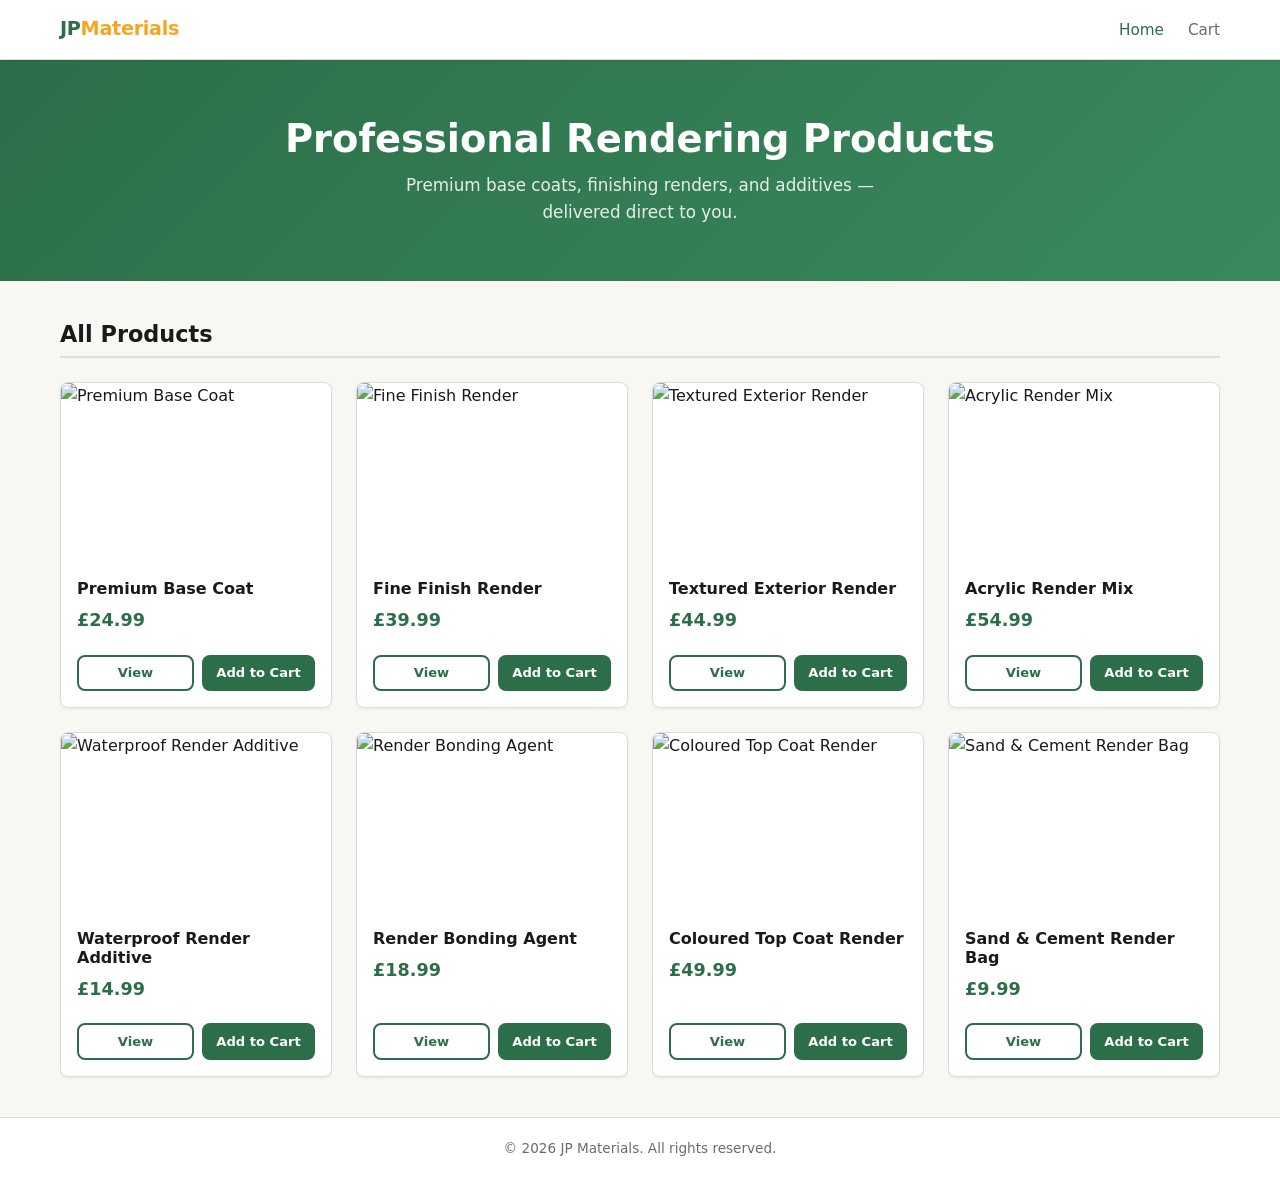
==== index.html @ 4ec6a279 "feat: add index, product, and cart HTML pages" ====
<!DOCTYPE html>
<html lang="en">
<head>
  <meta charset="UTF-8" />
  <meta name="viewport" content="width=device-width, initial-scale=1.0" />
  <title>JP Materials — Rendering Products</title>
  <link rel="stylesheet" href="style.css" />
</head>
<body>

  <!-- =====================================================================
       NAVBAR
       ===================================================================== -->
  <nav class="navbar">
    <div class="container">
      <a href="index.html" class="nav-brand">JP<span>Materials</span></a>
      <ul class="nav-links">
        <li><a href="index.html" class="active">Home</a></li>
        <li>
          <a href="cart.html" class="nav-cart-link">
            Cart
            <span class="cart-badge">0</span>
          </a>
        </li>
      </ul>
    </div>
  </nav>

  <!-- =====================================================================
       HERO
       ===================================================================== -->
  <section class="hero">
    <h1>Professional Rendering Products</h1>
    <p>Premium base coats, finishing renders, and additives — delivered direct to you.</p>
  </section>

  <!-- =====================================================================
       PRODUCT LISTING
       ===================================================================== -->
  <main>
    <div class="container">
      <h2 class="section-title">All Products</h2>
      <!-- Product cards are injected here by renderProductGrid() -->
      <div class="product-grid" id="product-grid"></div>
    </div>
  </main>

  <!-- =====================================================================
       FOOTER
       ===================================================================== -->
  <footer>
    <p>&copy; 2026 JP Materials. All rights reserved.</p>
  </footer>

  <script src="script.js"></script>
  <script>
    // -------------------------------------------------------------------------
    // Render the product grid on page load
    // -------------------------------------------------------------------------
    document.addEventListener("DOMContentLoaded", () => {
      renderProductGrid();
    });

    /**
     * Builds and injects a product card for every product in the products array.
     */
    function renderProductGrid() {
      const grid = document.getElementById("product-grid");

      products.forEach((product) => {
        const card = createProductCard(product);
        grid.appendChild(card);
      });
    }

    /**
     * Creates a single product card DOM element.
     * @param {Object} product - A product object from the products array
     * @returns {HTMLElement}
     */
    function createProductCard(product) {
      const card = document.createElement("div");
      card.className = "product-card";

      card.innerHTML = `
        <img
          class="product-card__image"
          src="${product.image}"
          alt="${product.name}"
          loading="lazy"
        />
        <div class="product-card__body">
          <h3 class="product-card__name">${product.name}</h3>
          <p class="product-card__price">£${product.price.toFixed(2)}</p>
          <div class="product-card__actions">
            <a href="product.html?id=${product.id}" class="btn btn-secondary btn-sm">View</a>
            <button
              class="btn btn-primary btn-sm"
              data-id="${product.id}"
              onclick="handleAddToCart(this, ${product.id})"
            >
              Add to Cart
            </button>
          </div>
        </div>
      `;

      return card;
    }

    /**
     * Adds the product to the cart and briefly shows "Added!" feedback on the button.
     * @param {HTMLButtonElement} btn - The clicked button element
     * @param {number} productId - The ID of the product to add
     */
    function handleAddToCart(btn, productId) {
      addToCart(productId, 1);

      // Visual feedback — revert after 1.5s
      btn.textContent = "Added!";
      btn.classList.add("btn-added");
      btn.disabled = true;

      setTimeout(() => {
        btn.textContent = "Add to Cart";
        btn.classList.remove("btn-added");
        btn.disabled = false;
      }, 1500);
    }
  </script>

</body>
</html>
---- style.css ----
/* =============================================================================
   CSS CUSTOM PROPERTIES — brand colours, spacing, typography
   ============================================================================= */

:root {
  --color-primary:     #2c6e49;   /* deep green — brand primary */
  --color-primary-hover: #1e4d34;
  --color-accent:      #f4a623;   /* warm amber — accent / highlight */
  --color-danger:      #c0392b;   /* red — remove / destructive */
  --color-danger-hover:#96281b;
  --color-bg:          #f8f7f4;   /* off-white page background */
  --color-surface:     #ffffff;   /* card / panel background */
  --color-border:      #e0ddd8;   /* subtle borders */
  --color-text:        #1a1a1a;   /* primary text */
  --color-text-muted:  #6b6b6b;   /* secondary / placeholder text */

  --radius:            8px;
  --shadow-sm:         0 1px 3px rgba(0,0,0,.08);
  --shadow-md:         0 4px 12px rgba(0,0,0,.10);

  --font-body:         'Segoe UI', system-ui, -apple-system, sans-serif;
  --max-width:         1200px;
  --nav-height:        60px;
}

/* =============================================================================
   RESET & BASE
   ============================================================================= */

*, *::before, *::after {
  box-sizing: border-box;
  margin: 0;
  padding: 0;
}

html {
  scroll-behavior: smooth;
}

body {
  font-family: var(--font-body);
  background-color: var(--color-bg);
  color: var(--color-text);
  font-size: 16px;
  line-height: 1.6;
  min-height: 100vh;
  display: flex;
  flex-direction: column;
}

img {
  display: block;
  max-width: 100%;
}

a {
  color: inherit;
  text-decoration: none;
}

ul {
  list-style: none;
}

/* =============================================================================
   TYPOGRAPHY
   ============================================================================= */

h1, h2, h3, h4 {
  line-height: 1.2;
  font-weight: 700;
}

h1 { font-size: clamp(1.6rem, 4vw, 2.4rem); }
h2 { font-size: clamp(1.3rem, 3vw, 1.8rem); }
h3 { font-size: 1.1rem; }

/* =============================================================================
   LAYOUT HELPERS
   ============================================================================= */

.container {
  width: 100%;
  max-width: var(--max-width);
  margin-inline: auto;
  padding-inline: 1.25rem;
}

main {
  flex: 1;
  padding-block: 2.5rem;
}

/* =============================================================================
   NAVBAR
   ============================================================================= */

.navbar {
  background-color: var(--color-surface);
  border-bottom: 1px solid var(--color-border);
  height: var(--nav-height);
  position: sticky;
  top: 0;
  z-index: 100;
  box-shadow: var(--shadow-sm);
}

.navbar .container {
  height: 100%;
  display: flex;
  align-items: center;
  justify-content: space-between;
}

/* Brand / logo */
.nav-brand {
  font-size: 1.2rem;
  font-weight: 700;
  color: var(--color-primary);
  letter-spacing: -0.3px;
}

.nav-brand span {
  color: var(--color-accent);
}

/* Nav links */
.nav-links {
  display: flex;
  align-items: center;
  gap: 1.5rem;
}

.nav-links a {
  font-size: 0.95rem;
  font-weight: 500;
  color: var(--color-text-muted);
  transition: color 0.2s;
}

.nav-links a:hover,
.nav-links a.active {
  color: var(--color-primary);
}

/* Cart link with badge */
.nav-cart-link {
  position: relative;
  display: inline-flex;
  align-items: center;
  gap: 0.35rem;
}

.cart-badge {
  display: none; /* shown via JS when count > 0 */
  align-items: center;
  justify-content: center;
  background-color: var(--color-accent);
  color: #fff;
  font-size: 0.7rem;
  font-weight: 700;
  min-width: 18px;
  height: 18px;
  border-radius: 999px;
  padding-inline: 4px;
  line-height: 1;
}

/* =============================================================================
   BUTTONS
   ============================================================================= */

.btn {
  display: inline-flex;
  align-items: center;
  justify-content: center;
  gap: 0.4rem;
  padding: 0.55rem 1.2rem;
  border: none;
  border-radius: var(--radius);
  font-family: var(--font-body);
  font-size: 0.9rem;
  font-weight: 600;
  cursor: pointer;
  transition: background-color 0.2s, transform 0.1s;
  white-space: nowrap;
}

.btn:active {
  transform: scale(0.97);
}

.btn-primary {
  background-color: var(--color-primary);
  color: #fff;
}

.btn-primary:hover {
  background-color: var(--color-primary-hover);
}

.btn-secondary {
  background-color: transparent;
  color: var(--color-primary);
  border: 2px solid var(--color-primary);
}

.btn-secondary:hover {
  background-color: var(--color-primary);
  color: #fff;
}

.btn-danger {
  background-color: var(--color-danger);
  color: #fff;
}

.btn-danger:hover {
  background-color: var(--color-danger-hover);
}

.btn-sm {
  padding: 0.35rem 0.75rem;
  font-size: 0.82rem;
}

.btn-full {
  width: 100%;
}

/* =============================================================================
   HERO SECTION (index.html)
   ============================================================================= */

.hero {
  background: linear-gradient(135deg, var(--color-primary) 0%, #3a8a5e 100%);
  color: #fff;
  padding: 3.5rem 1.25rem;
  text-align: center;
}

.hero h1 {
  margin-bottom: 0.6rem;
}

.hero p {
  font-size: 1.05rem;
  opacity: 0.88;
  max-width: 520px;
  margin-inline: auto;
}

/* =============================================================================
   PRODUCT GRID (index.html)
   ============================================================================= */

.section-title {
  font-size: 1.4rem;
  margin-bottom: 1.5rem;
  padding-bottom: 0.5rem;
  border-bottom: 2px solid var(--color-border);
}

.product-grid {
  display: grid;
  grid-template-columns: repeat(auto-fill, minmax(240px, 1fr));
  gap: 1.5rem;
}

/* Product card */
.product-card {
  background: var(--color-surface);
  border: 1px solid var(--color-border);
  border-radius: var(--radius);
  overflow: hidden;
  box-shadow: var(--shadow-sm);
  display: flex;
  flex-direction: column;
  transition: box-shadow 0.2s, transform 0.2s;
}

.product-card:hover {
  box-shadow: var(--shadow-md);
  transform: translateY(-2px);
}

.product-card__image {
  width: 100%;
  aspect-ratio: 3 / 2;
  object-fit: cover;
}

.product-card__body {
  padding: 1rem;
  display: flex;
  flex-direction: column;
  flex: 1;
  gap: 0.5rem;
}

.product-card__name {
  font-size: 1rem;
  font-weight: 600;
}

.product-card__price {
  font-size: 1.1rem;
  font-weight: 700;
  color: var(--color-primary);
}

.product-card__actions {
  display: flex;
  gap: 0.5rem;
  margin-top: auto;
  padding-top: 0.75rem;
}

.product-card__actions .btn {
  flex: 1;
}

/* "Added!" feedback state */
.btn-added {
  background-color: var(--color-accent) !important;
  color: #fff !important;
}

/* =============================================================================
   PRODUCT DETAIL PAGE (product.html)
   ============================================================================= */

.product-detail {
  display: grid;
  grid-template-columns: 1fr 1fr;
  gap: 2.5rem;
  align-items: start;
}

.product-detail__image {
  width: 100%;
  border-radius: var(--radius);
  box-shadow: var(--shadow-md);
  aspect-ratio: 4 / 3;
  object-fit: cover;
}

.product-detail__info {
  display: flex;
  flex-direction: column;
  gap: 1rem;
}

.product-detail__name {
  font-size: clamp(1.4rem, 3vw, 2rem);
}

.product-detail__price {
  font-size: 1.6rem;
  font-weight: 700;
  color: var(--color-primary);
}

.product-detail__description {
  color: var(--color-text-muted);
  line-height: 1.7;
}

.stock-label {
  font-size: 0.88rem;
  font-weight: 600;
  padding: 0.25rem 0.6rem;
  border-radius: 999px;
  display: inline-block;
}

.stock-label.in-stock {
  background-color: #d4edda;
  color: #155724;
}

.stock-label.low-stock {
  background-color: #fff3cd;
  color: #856404;
}

.stock-label.out-of-stock {
  background-color: #f8d7da;
  color: #721c24;
}

/* Quantity selector */
.quantity-selector {
  display: flex;
  align-items: center;
  gap: 0;
  border: 1px solid var(--color-border);
  border-radius: var(--radius);
  overflow: hidden;
  width: fit-content;
}

.quantity-selector button {
  background: var(--color-bg);
  border: none;
  padding: 0.5rem 0.85rem;
  font-size: 1.1rem;
  cursor: pointer;
  font-weight: 700;
  color: var(--color-text);
  transition: background-color 0.15s;
}

.quantity-selector button:hover {
  background-color: var(--color-border);
}

.quantity-selector input {
  width: 52px;
  text-align: center;
  border: none;
  border-left: 1px solid var(--color-border);
  border-right: 1px solid var(--color-border);
  font-size: 1rem;
  font-family: var(--font-body);
  padding: 0.5rem 0;
  background: #fff;
  -moz-appearance: textfield;
}

.quantity-selector input::-webkit-inner-spin-button,
.quantity-selector input::-webkit-outer-spin-button {
  -webkit-appearance: none;
}

.back-link {
  display: inline-flex;
  align-items: center;
  gap: 0.3rem;
  color: var(--color-text-muted);
  font-size: 0.9rem;
  margin-bottom: 1.5rem;
  transition: color 0.2s;
}

.back-link:hover {
  color: var(--color-primary);
}

/* =============================================================================
   CART PAGE (cart.html)
   ============================================================================= */

.cart-layout {
  display: grid;
  grid-template-columns: 1fr 320px;
  gap: 2rem;
  align-items: start;
}

/* Cart items list */
.cart-items {
  display: flex;
  flex-direction: column;
  gap: 1rem;
}

.cart-item {
  background: var(--color-surface);
  border: 1px solid var(--color-border);
  border-radius: var(--radius);
  padding: 1rem 1.25rem;
  display: flex;
  align-items: center;
  gap: 1rem;
  box-shadow: var(--shadow-sm);
}

.cart-item__image {
  width: 72px;
  height: 72px;
  object-fit: cover;
  border-radius: calc(var(--radius) - 2px);
  flex-shrink: 0;
}

.cart-item__details {
  flex: 1;
  min-width: 0;
}

.cart-item__name {
  font-weight: 600;
  font-size: 0.95rem;
  white-space: nowrap;
  overflow: hidden;
  text-overflow: ellipsis;
}

.cart-item__unit-price {
  font-size: 0.85rem;
  color: var(--color-text-muted);
  margin-top: 0.15rem;
}

.cart-item__controls {
  display: flex;
  align-items: center;
  gap: 1rem;
  flex-shrink: 0;
}

.cart-item__line-total {
  font-weight: 700;
  font-size: 1rem;
  min-width: 64px;
  text-align: right;
  color: var(--color-primary);
}

/* Order summary panel */
.order-summary {
  background: var(--color-surface);
  border: 1px solid var(--color-border);
  border-radius: var(--radius);
  padding: 1.5rem;
  box-shadow: var(--shadow-sm);
  position: sticky;
  top: calc(var(--nav-height) + 1.5rem);
}

.order-summary h2 {
  font-size: 1.1rem;
  margin-bottom: 1.25rem;
  padding-bottom: 0.75rem;
  border-bottom: 1px solid var(--color-border);
}

.summary-row {
  display: flex;
  justify-content: space-between;
  font-size: 0.95rem;
  padding-block: 0.35rem;
  color: var(--color-text-muted);
}

.summary-row.total {
  font-size: 1.15rem;
  font-weight: 700;
  color: var(--color-text);
  margin-top: 0.75rem;
  padding-top: 0.75rem;
  border-top: 2px solid var(--color-border);
}

.order-summary .btn {
  margin-top: 1.25rem;
}

/* =============================================================================
   EMPTY STATES
   ============================================================================= */

.empty-state {
  text-align: center;
  padding: 4rem 1rem;
  color: var(--color-text-muted);
}

.empty-state .empty-icon {
  font-size: 3.5rem;
  margin-bottom: 1rem;
  display: block;
}

.empty-state h2 {
  font-size: 1.3rem;
  margin-bottom: 0.5rem;
  color: var(--color-text);
}

.empty-state p {
  margin-bottom: 1.5rem;
  font-size: 0.95rem;
}

/* =============================================================================
   CONFIRMATION / TOAST MESSAGE
   ============================================================================= */

.confirmation-banner {
  background-color: #d4edda;
  color: #155724;
  border: 1px solid #c3e6cb;
  border-radius: var(--radius);
  padding: 1.25rem 1.5rem;
  text-align: center;
  font-weight: 600;
  font-size: 1rem;
  margin-bottom: 1.5rem;
  display: none; /* toggled via JS */
}

.confirmation-banner.visible {
  display: block;
}

/* =============================================================================
   FOOTER
   ============================================================================= */

footer {
  background-color: var(--color-surface);
  border-top: 1px solid var(--color-border);
  text-align: center;
  padding: 1.25rem;
  font-size: 0.85rem;
  color: var(--color-text-muted);
}

/* =============================================================================
   RESPONSIVE — mobile (<= 768px)
   ============================================================================= */

@media (max-width: 768px) {

  /* Stack product detail vertically */
  .product-detail {
    grid-template-columns: 1fr;
  }

  /* Stack cart layout vertically */
  .cart-layout {
    grid-template-columns: 1fr;
  }

  .order-summary {
    position: static;
  }

  /* Simplify cart item on small screens */
  .cart-item {
    flex-wrap: wrap;
  }

  .cart-item__controls {
    width: 100%;
    justify-content: space-between;
  }

  /* Tighten product grid */
  .product-grid {
    grid-template-columns: repeat(auto-fill, minmax(160px, 1fr));
    gap: 1rem;
  }

  /* Hero padding */
  .hero {
    padding: 2.5rem 1rem;
  }
}

@media (max-width: 480px) {
  .product-card__actions {
    flex-direction: column;
  }

  .nav-links {
    gap: 1rem;
  }
}
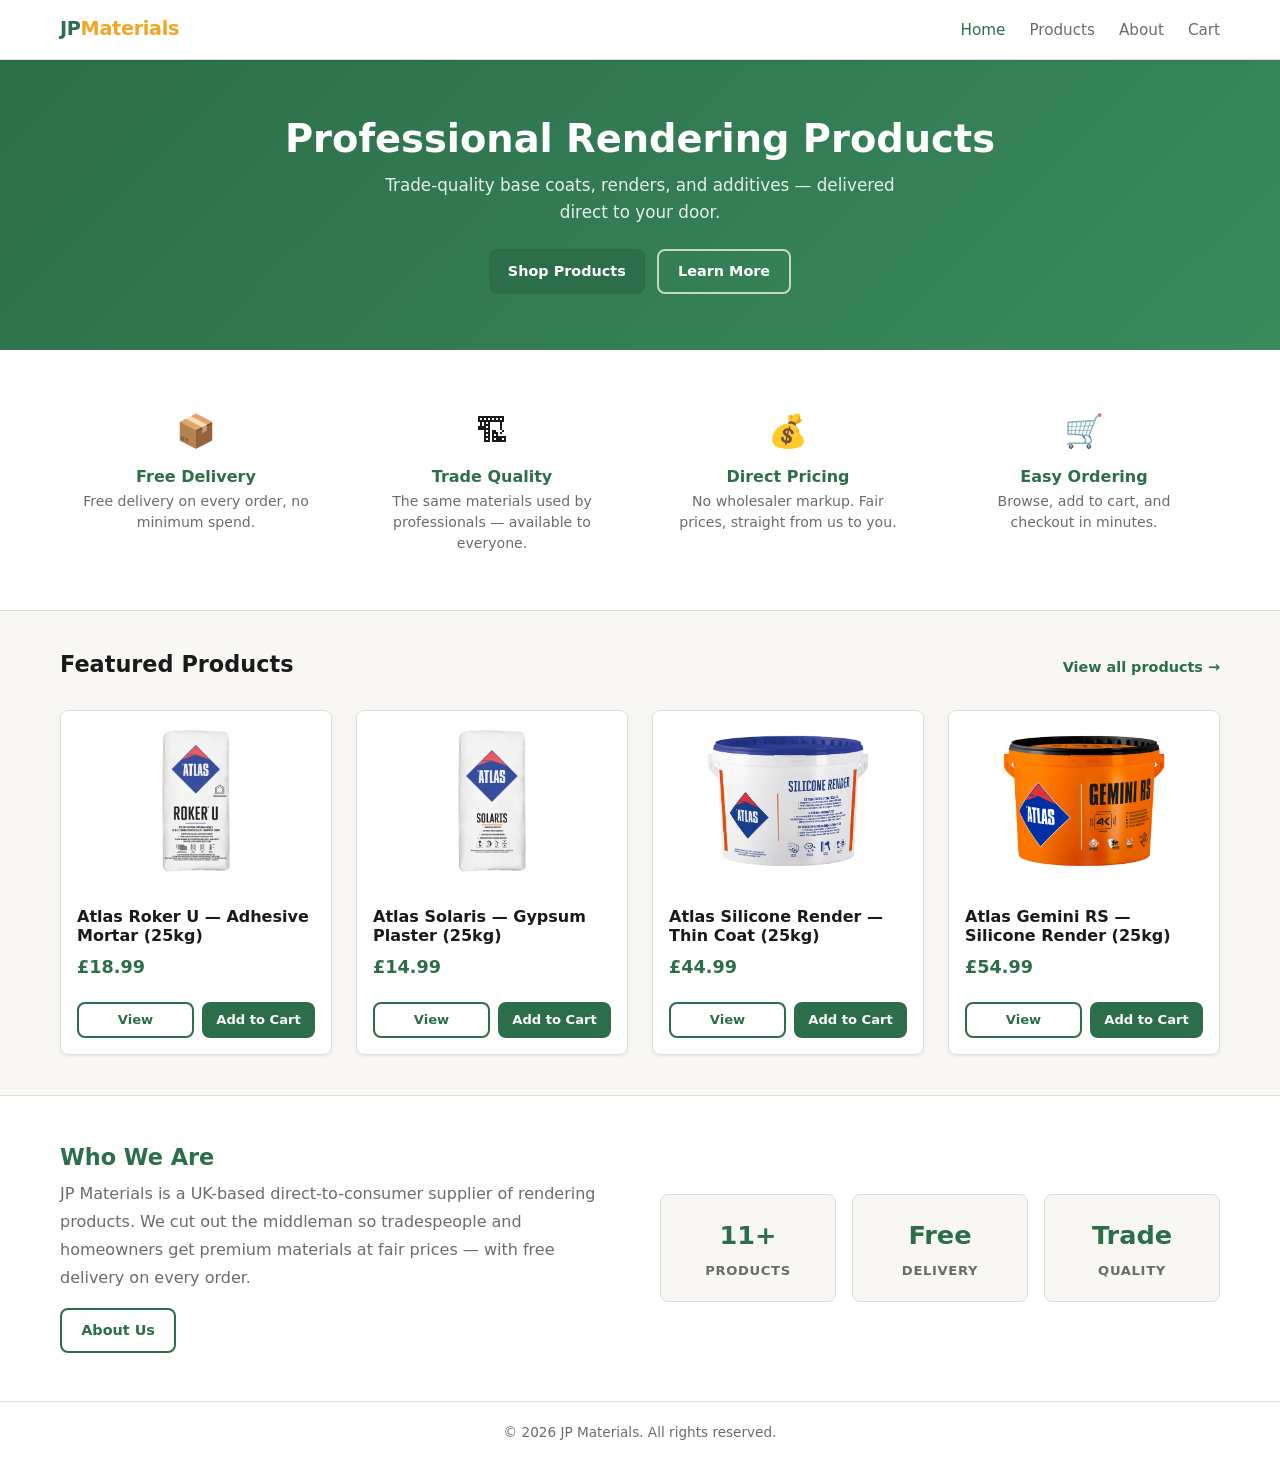
==== commit 510f6d39: "feat: add real products, images, about/home pages and nav restructure" ====
--- a/index.html
+++ b/index.html
@@ -16,6 +16,8 @@
       <a href="index.html" class="nav-brand">JP<span>Materials</span></a>
       <ul class="nav-links">
         <li><a href="index.html" class="active">Home</a></li>
+        <li><a href="products.html">Products</a></li>
+        <li><a href="about.html">About</a></li>
         <li>
           <a href="cart.html" class="nav-cart-link">
             Cart
@@ -31,19 +33,85 @@
        ===================================================================== -->
   <section class="hero">
     <h1>Professional Rendering Products</h1>
-    <p>Premium base coats, finishing renders, and additives — delivered direct to you.</p>
+    <p>Trade-quality base coats, renders, and additives — delivered direct to your door.</p>
+    <div class="hero-actions">
+      <a href="products.html" class="btn btn-primary">Shop Products</a>
+      <a href="about.html" class="btn btn-secondary" style="background:transparent; border-color:rgba(255,255,255,0.7); color:#fff;">Learn More</a>
+    </div>
   </section>
 
   <!-- =====================================================================
-       PRODUCT LISTING
+       BENEFITS STRIP
        ===================================================================== -->
-  <main>
+  <section class="benefits-strip">
+    <div class="container benefits-grid">
+      <div class="benefit-card">
+        <span class="benefit-icon">&#128230;</span>
+        <h3>Free Delivery</h3>
+        <p>Free delivery on every order, no minimum spend.</p>
+      </div>
+      <div class="benefit-card">
+        <span class="benefit-icon">&#127959;</span>
+        <h3>Trade Quality</h3>
+        <p>The same materials used by professionals — available to everyone.</p>
+      </div>
+      <div class="benefit-card">
+        <span class="benefit-icon">&#128176;</span>
+        <h3>Direct Pricing</h3>
+        <p>No wholesaler markup. Fair prices, straight from us to you.</p>
+      </div>
+      <div class="benefit-card">
+        <span class="benefit-icon">&#128722;</span>
+        <h3>Easy Ordering</h3>
+        <p>Browse, add to cart, and checkout in minutes.</p>
+      </div>
+    </div>
+  </section>
+
+  <!-- =====================================================================
+       FEATURED PRODUCTS
+       ===================================================================== -->
+  <section class="featured-section">
     <div class="container">
-      <h2 class="section-title">All Products</h2>
-      <!-- Product cards are injected here by renderProductGrid() -->
-      <div class="product-grid" id="product-grid"></div>
+      <div class="featured-header">
+        <h2 class="section-title" style="border:none; margin:0;">Featured Products</h2>
+        <a href="products.html" class="featured-view-all">View all products &rarr;</a>
+      </div>
+      <!-- 4 featured cards injected by JS -->
+      <div class="product-grid" id="featured-grid"></div>
     </div>
-  </main>
+  </section>
+
+  <!-- =====================================================================
+       ABOUT SNIPPET
+       ===================================================================== -->
+  <section class="home-about">
+    <div class="container home-about-inner">
+      <div>
+        <h2>Who We Are</h2>
+        <p>
+          JP Materials is a UK-based direct-to-consumer supplier of rendering products.
+          We cut out the middleman so tradespeople and homeowners get premium materials
+          at fair prices — with free delivery on every order.
+        </p>
+        <a href="about.html" class="btn btn-secondary" style="margin-top:1rem; display:inline-flex;">About Us</a>
+      </div>
+      <div class="about-stats">
+        <div class="stat-card">
+          <span class="stat-number">11+</span>
+          <span class="stat-label">Products</span>
+        </div>
+        <div class="stat-card">
+          <span class="stat-number">Free</span>
+          <span class="stat-label">Delivery</span>
+        </div>
+        <div class="stat-card">
+          <span class="stat-number">Trade</span>
+          <span class="stat-label">Quality</span>
+        </div>
+      </div>
+    </div>
+  </section>
 
   <!-- =====================================================================
        FOOTER
@@ -54,73 +122,45 @@
 
   <script src="script.js"></script>
   <script>
-    // -------------------------------------------------------------------------
-    // Render the product grid on page load
-    // -------------------------------------------------------------------------
     document.addEventListener("DOMContentLoaded", () => {
-      renderProductGrid();
+      renderFeaturedProducts();
     });
 
     /**
-     * Builds and injects a product card for every product in the products array.
+     * Renders the first 4 products as featured cards on the home page.
      */
-    function renderProductGrid() {
-      const grid = document.getElementById("product-grid");
-
-      products.forEach((product) => {
+    function renderFeaturedProducts() {
+      const grid = document.getElementById("featured-grid");
+      products.slice(0, 4).forEach((product) => {
         const card = createProductCard(product);
         grid.appendChild(card);
       });
     }
 
-    /**
-     * Creates a single product card DOM element.
-     * @param {Object} product - A product object from the products array
-     * @returns {HTMLElement}
-     */
     function createProductCard(product) {
       const card = document.createElement("div");
       card.className = "product-card";
-
       card.innerHTML = `
-        <img
-          class="product-card__image"
-          src="${product.image}"
-          alt="${product.name}"
-          loading="lazy"
-        />
+        <img class="product-card__image" src="${product.image}" alt="${product.name}" loading="lazy" />
         <div class="product-card__body">
           <h3 class="product-card__name">${product.name}</h3>
           <p class="product-card__price">£${product.price.toFixed(2)}</p>
           <div class="product-card__actions">
             <a href="product.html?id=${product.id}" class="btn btn-secondary btn-sm">View</a>
-            <button
-              class="btn btn-primary btn-sm"
-              data-id="${product.id}"
-              onclick="handleAddToCart(this, ${product.id})"
-            >
+            <button class="btn btn-primary btn-sm" onclick="handleAddToCart(this, ${product.id})">
               Add to Cart
             </button>
           </div>
         </div>
       `;
-
       return card;
     }
 
-    /**
-     * Adds the product to the cart and briefly shows "Added!" feedback on the button.
-     * @param {HTMLButtonElement} btn - The clicked button element
-     * @param {number} productId - The ID of the product to add
-     */
     function handleAddToCart(btn, productId) {
       addToCart(productId, 1);
-
-      // Visual feedback — revert after 1.5s
       btn.textContent = "Added!";
       btn.classList.add("btn-added");
       btn.disabled = true;
-
       setTimeout(() => {
         btn.textContent = "Add to Cart";
         btn.classList.remove("btn-added");
--- a/style.css
+++ b/style.css
@@ -229,7 +229,7 @@
 }
 
 /* =============================================================================
-   HERO SECTION (index.html)
+   HERO SECTION
    ============================================================================= */
 
 .hero {
@@ -248,6 +248,241 @@
   opacity: 0.88;
   max-width: 520px;
   margin-inline: auto;
+  margin-bottom: 1.5rem;
+}
+
+.hero-actions {
+  display: flex;
+  gap: 0.75rem;
+  justify-content: center;
+  flex-wrap: wrap;
+}
+
+/* =============================================================================
+   BENEFITS STRIP (index.html)
+   ============================================================================= */
+
+.benefits-strip {
+  background-color: var(--color-surface);
+  border-bottom: 1px solid var(--color-border);
+  padding: 2.5rem 1.25rem;
+}
+
+.benefits-grid {
+  display: grid;
+  grid-template-columns: repeat(4, 1fr);
+  gap: 1.5rem;
+}
+
+.benefit-card {
+  text-align: center;
+  padding: 1rem;
+}
+
+.benefit-icon {
+  font-size: 2rem;
+  display: block;
+  margin-bottom: 0.6rem;
+}
+
+.benefit-card h3 {
+  font-size: 1rem;
+  margin-bottom: 0.3rem;
+  color: var(--color-primary);
+}
+
+.benefit-card p {
+  font-size: 0.88rem;
+  color: var(--color-text-muted);
+  line-height: 1.5;
+}
+
+/* =============================================================================
+   FEATURED PRODUCTS SECTION (index.html)
+   ============================================================================= */
+
+.featured-section {
+  padding: 2.5rem 1.25rem;
+}
+
+.featured-header {
+  display: flex;
+  align-items: baseline;
+  justify-content: space-between;
+  margin-bottom: 1.5rem;
+}
+
+.featured-view-all {
+  font-size: 0.9rem;
+  font-weight: 600;
+  color: var(--color-primary);
+  transition: opacity 0.2s;
+}
+
+.featured-view-all:hover {
+  opacity: 0.75;
+}
+
+/* =============================================================================
+   HOME ABOUT SNIPPET (index.html)
+   ============================================================================= */
+
+.home-about {
+  background-color: var(--color-surface);
+  border-top: 1px solid var(--color-border);
+  padding: 3rem 1.25rem;
+}
+
+.home-about-inner {
+  display: grid;
+  grid-template-columns: 1fr 1fr;
+  gap: 2.5rem;
+  align-items: center;
+}
+
+.home-about h2 {
+  font-size: 1.4rem;
+  color: var(--color-primary);
+  margin-bottom: 0.6rem;
+}
+
+.home-about p {
+  color: var(--color-text-muted);
+  line-height: 1.75;
+}
+
+@media (max-width: 768px) {
+  .benefits-grid {
+    grid-template-columns: repeat(2, 1fr);
+  }
+
+  .home-about-inner {
+    grid-template-columns: 1fr;
+  }
+
+  .featured-header {
+    flex-direction: column;
+    gap: 0.5rem;
+  }
+}
+
+/* =============================================================================
+   ABOUT SECTION — standalone about.html page
+   ============================================================================= */
+
+.about-section-page {
+  padding-block: 2.5rem;
+}
+
+.about-grid-page {
+  display: grid;
+  grid-template-columns: 1fr 1fr;
+  gap: 2rem;
+  margin-bottom: 2.5rem;
+}
+
+.about-block h2 {
+  font-size: 1.15rem;
+  color: var(--color-primary);
+  margin-bottom: 0.6rem;
+}
+
+.about-block p {
+  color: var(--color-text-muted);
+  line-height: 1.75;
+  margin-bottom: 0.5rem;
+}
+
+.about-list {
+  list-style: disc;
+  padding-left: 1.25rem;
+  color: var(--color-text-muted);
+  line-height: 2;
+}
+
+.about-stats-bar {
+  display: flex;
+  gap: 1rem;
+  justify-content: center;
+  flex-wrap: wrap;
+}
+
+.about-stats-bar .stat-card {
+  flex: 1;
+  min-width: 120px;
+}
+
+@media (max-width: 768px) {
+  .about-grid-page {
+    grid-template-columns: 1fr;
+  }
+}
+
+/* =============================================================================
+   ABOUT SECTION (index.html)
+   ============================================================================= */
+
+.about-section {
+  background-color: var(--color-surface);
+  border-bottom: 1px solid var(--color-border);
+  padding: 3rem 1.25rem;
+}
+
+.about-grid {
+  display: grid;
+  grid-template-columns: 1fr 1fr;
+  gap: 2.5rem;
+  align-items: center;
+}
+
+.about-text h2 {
+  font-size: 1.5rem;
+  margin-bottom: 0.75rem;
+  color: var(--color-primary);
+}
+
+.about-text p {
+  color: var(--color-text-muted);
+  line-height: 1.75;
+  margin-bottom: 0.6rem;
+}
+
+.about-stats {
+  display: flex;
+  gap: 1rem;
+  justify-content: center;
+}
+
+.stat-card {
+  background: var(--color-bg);
+  border: 1px solid var(--color-border);
+  border-radius: var(--radius);
+  padding: 1.25rem 1.5rem;
+  text-align: center;
+  flex: 1;
+  display: flex;
+  flex-direction: column;
+  gap: 0.25rem;
+}
+
+.stat-number {
+  font-size: 1.6rem;
+  font-weight: 700;
+  color: var(--color-primary);
+}
+
+.stat-label {
+  font-size: 0.82rem;
+  text-transform: uppercase;
+  letter-spacing: 0.05em;
+  color: var(--color-text-muted);
+  font-weight: 600;
+}
+
+@media (max-width: 768px) {
+  .about-grid {
+    grid-template-columns: 1fr;
+  }
 }
 
 /* =============================================================================
@@ -287,7 +522,9 @@
 .product-card__image {
   width: 100%;
   aspect-ratio: 3 / 2;
-  object-fit: cover;
+  object-fit: contain;
+  background-color: #fff;
+  padding: 0.75rem;
 }
 
 .product-card__body {
@@ -342,7 +579,9 @@
   border-radius: var(--radius);
   box-shadow: var(--shadow-md);
   aspect-ratio: 4 / 3;
-  object-fit: cover;
+  object-fit: contain;
+  background-color: #fff;
+  padding: 1.5rem;
 }
 
 .product-detail__info {
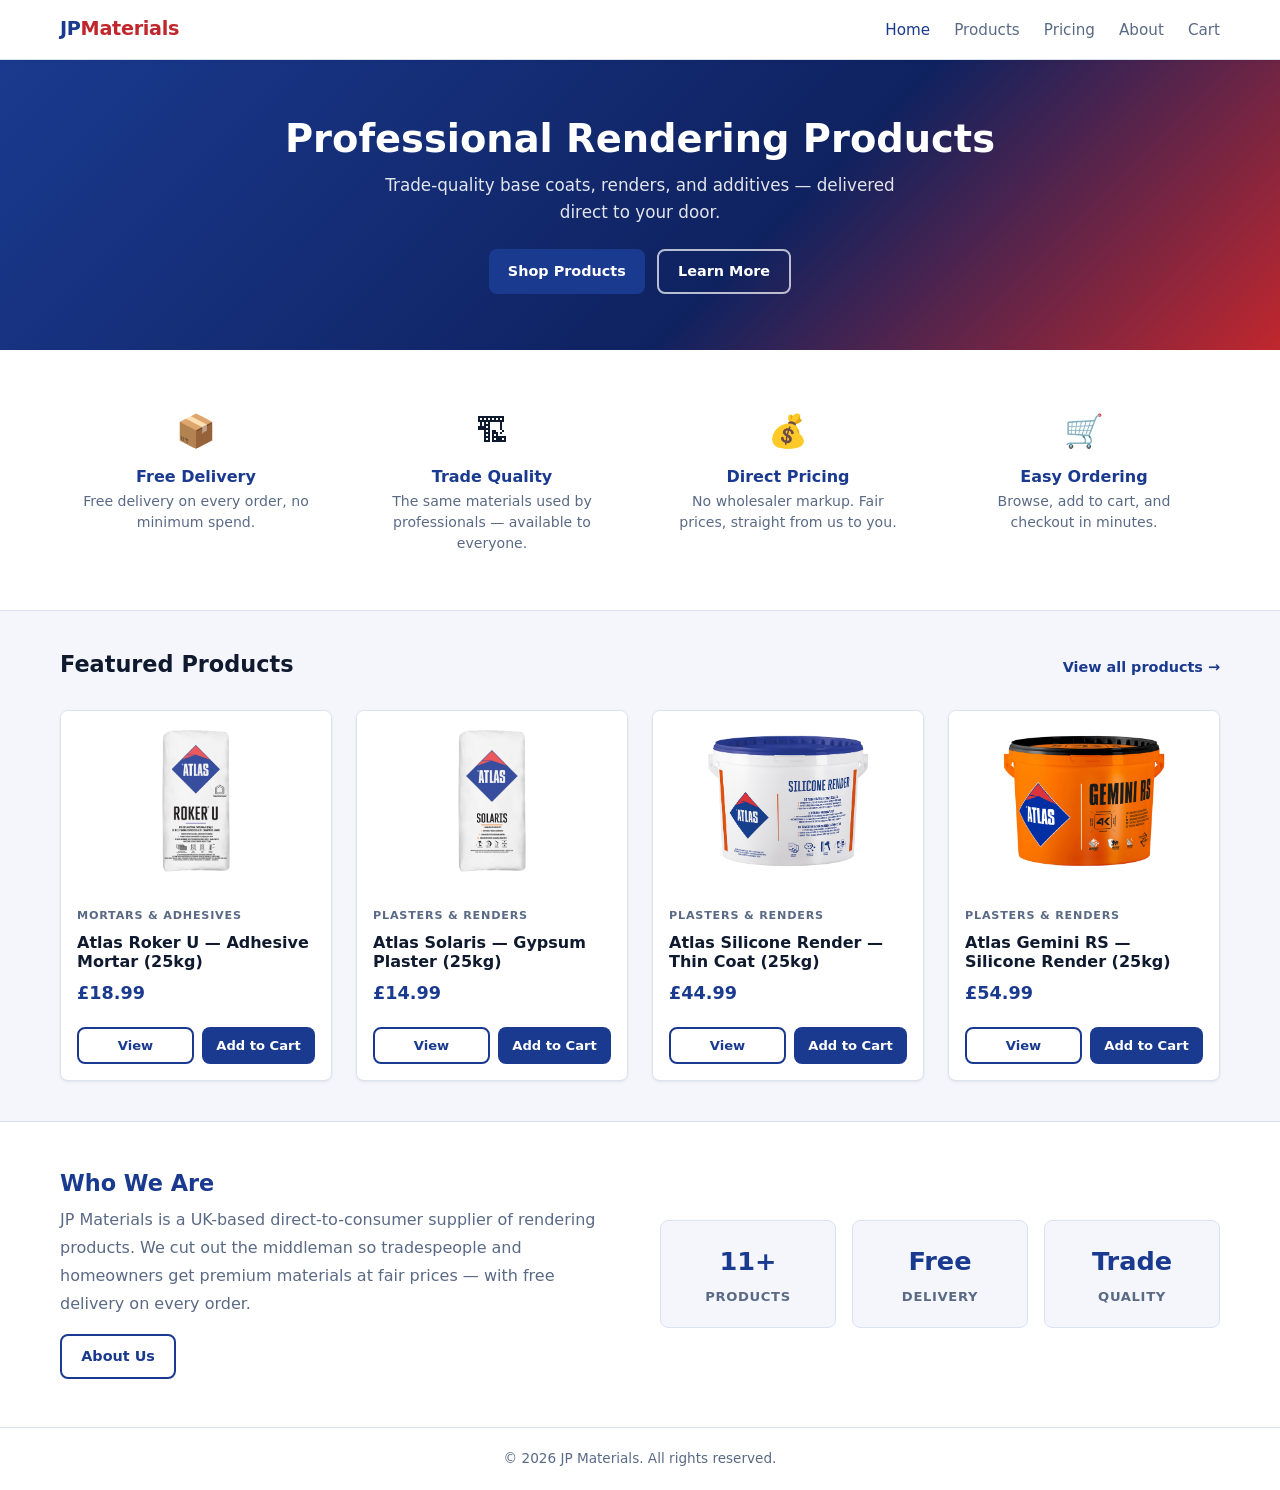
==== commit 1418f626: "feat: Atlas colour scheme, pricing page, nav updates" ====
--- a/index.html
+++ b/index.html
@@ -17,6 +17,7 @@
       <ul class="nav-links">
         <li><a href="index.html" class="active">Home</a></li>
         <li><a href="products.html">Products</a></li>
+        <li><a href="pricing.html">Pricing</a></li>
         <li><a href="about.html">About</a></li>
         <li>
           <a href="cart.html" class="nav-cart-link">
@@ -140,9 +141,18 @@
     function createProductCard(product) {
       const card = document.createElement("div");
       card.className = "product-card";
+      const badgeHtml = product.stock === 0
+        ? `<span class="stock-badge out-of-stock">Out of Stock</span>`
+        : product.stock <= 10
+        ? `<span class="stock-badge low-stock">Low Stock</span>`
+        : "";
       card.innerHTML = `
-        <img class="product-card__image" src="${product.image}" alt="${product.name}" loading="lazy" />
+        <div class="product-card__image-wrap">
+          <img class="product-card__image" src="${product.image}" alt="${product.name}" loading="lazy" />
+          ${badgeHtml}
+        </div>
         <div class="product-card__body">
+          <p class="product-card__category">${product.category}</p>
           <h3 class="product-card__name">${product.name}</h3>
           <p class="product-card__price">£${product.price.toFixed(2)}</p>
           <div class="product-card__actions">
--- a/style.css
+++ b/style.css
@@ -3,16 +3,17 @@
    ============================================================================= */
 
 :root {
-  --color-primary:     #2c6e49;   /* deep green — brand primary */
-  --color-primary-hover: #1e4d34;
-  --color-accent:      #f4a623;   /* warm amber — accent / highlight */
-  --color-danger:      #c0392b;   /* red — remove / destructive */
-  --color-danger-hover:#96281b;
-  --color-bg:          #f8f7f4;   /* off-white page background */
-  --color-surface:     #ffffff;   /* card / panel background */
-  --color-border:      #e0ddd8;   /* subtle borders */
-  --color-text:        #1a1a1a;   /* primary text */
-  --color-text-muted:  #6b6b6b;   /* secondary / placeholder text */
+  --color-primary:       #1a3a8f;   /* Atlas blue — brand primary */
+  --color-primary-hover: #122a6e;
+  --color-accent:        #c0272d;   /* Atlas red — accent / highlight */
+  --color-accent-hover:  #96181d;
+  --color-danger:        #c0272d;   /* red — remove / destructive */
+  --color-danger-hover:  #96181d;
+  --color-bg:            #f4f6fb;   /* light blue-tinted page background */
+  --color-surface:       #ffffff;   /* card / panel background */
+  --color-border:        #dce3f0;   /* subtle blue-grey borders */
+  --color-text:          #0f1a2e;   /* deep navy text */
+  --color-text-muted:    #5a6a85;   /* muted blue-grey text */
 
   --radius:            8px;
   --shadow-sm:         0 1px 3px rgba(0,0,0,.08);
@@ -233,7 +234,7 @@
    ============================================================================= */
 
 .hero {
-  background: linear-gradient(135deg, var(--color-primary) 0%, #3a8a5e 100%);
+  background: linear-gradient(135deg, #1a3a8f 0%, #0f2260 60%, #c0272d 100%);
   color: #fff;
   padding: 3.5rem 1.25rem;
   text-align: center;
@@ -845,6 +846,74 @@
 }
 
 /* =============================================================================
+   PRICING PAGE — placeholder
+   ============================================================================= */
+
+.pricing-placeholder {
+  max-width: 580px;
+  margin: 4rem auto;
+  text-align: center;
+  padding: 3rem 2rem;
+  background: var(--color-surface);
+  border: 1px solid var(--color-border);
+  border-radius: var(--radius);
+  box-shadow: var(--shadow-md);
+}
+
+.pricing-icon {
+  font-size: 3rem;
+  display: block;
+  margin-bottom: 1rem;
+}
+
+.pricing-placeholder h2 {
+  font-size: 1.5rem;
+  color: var(--color-primary);
+  margin-bottom: 0.75rem;
+}
+
+.pricing-placeholder > p {
+  color: var(--color-text-muted);
+  line-height: 1.75;
+  margin-bottom: 1.5rem;
+}
+
+.pricing-feature-list {
+  display: flex;
+  flex-direction: column;
+  gap: 0.5rem;
+  margin-bottom: 1.75rem;
+  text-align: left;
+  display: inline-flex;
+}
+
+.pricing-feature {
+  font-size: 0.95rem;
+  color: var(--color-text);
+  display: flex;
+  align-items: center;
+  gap: 0.6rem;
+}
+
+.pricing-feature span {
+  color: var(--color-accent);
+  font-weight: 700;
+}
+
+.pricing-cta-text {
+  color: var(--color-text-muted);
+  font-size: 0.9rem;
+  margin-bottom: 1.25rem;
+}
+
+.pricing-actions {
+  display: flex;
+  gap: 0.75rem;
+  justify-content: center;
+  flex-wrap: wrap;
+}
+
+/* =============================================================================
    FOOTER
    ============================================================================= */
 
@@ -908,3 +977,217 @@
     gap: 1rem;
   }
 }
+
+/* =============================================================================
+   PRODUCT CARD — image wrapper & stock badge
+   ============================================================================= */
+
+.product-card__image-wrap {
+  position: relative;
+  overflow: hidden;
+}
+
+.stock-badge {
+  position: absolute;
+  top: 0.5rem;
+  left: 0.5rem;
+  font-size: 0.7rem;
+  font-weight: 700;
+  letter-spacing: 0.04em;
+  text-transform: uppercase;
+  padding: 0.2rem 0.55rem;
+  border-radius: 4px;
+  line-height: 1.4;
+}
+
+.stock-badge.low-stock {
+  background-color: #fff3cd;
+  color: #7a5200;
+  border: 1px solid #ffe08a;
+}
+
+.stock-badge.out-of-stock {
+  background-color: #fde8e8;
+  color: var(--color-accent);
+  border: 1px solid #f5b8b8;
+}
+
+.product-card__category {
+  font-size: 0.7rem;
+  font-weight: 600;
+  letter-spacing: 0.07em;
+  text-transform: uppercase;
+  color: var(--color-text-muted);
+}
+
+/* =============================================================================
+   PRODUCTS PAGE — category tabs & filter bar
+   ============================================================================= */
+
+.category-tabs {
+  display: flex;
+  flex-wrap: wrap;
+  gap: 0.5rem;
+  margin-bottom: 1.25rem;
+}
+
+.category-tab {
+  padding: 0.4rem 1rem;
+  border-radius: 999px;
+  border: 1.5px solid var(--color-border);
+  background: var(--color-surface);
+  color: var(--color-text);
+  font-size: 0.85rem;
+  font-weight: 500;
+  cursor: pointer;
+  transition: background 0.15s, border-color 0.15s, color 0.15s;
+  white-space: nowrap;
+}
+
+.category-tab:hover {
+  border-color: var(--color-primary);
+  color: var(--color-primary);
+}
+
+.category-tab.active {
+  background: var(--color-primary);
+  border-color: var(--color-primary);
+  color: #fff;
+}
+
+.filter-bar {
+  display: flex;
+  gap: 0.75rem;
+  margin-bottom: 1.25rem;
+  flex-wrap: wrap;
+}
+
+.filter-search {
+  flex: 1;
+  min-width: 180px;
+  padding: 0.55rem 0.9rem;
+  border: 1.5px solid var(--color-border);
+  border-radius: var(--radius);
+  font-size: 0.95rem;
+  background: var(--color-surface);
+  color: var(--color-text);
+  transition: border-color 0.15s;
+}
+
+.filter-search:focus {
+  outline: none;
+  border-color: var(--color-primary);
+}
+
+.filter-sort {
+  padding: 0.55rem 0.9rem;
+  border: 1.5px solid var(--color-border);
+  border-radius: var(--radius);
+  font-size: 0.95rem;
+  background: var(--color-surface);
+  color: var(--color-text);
+  cursor: pointer;
+  transition: border-color 0.15s;
+}
+
+.filter-sort:focus {
+  outline: none;
+  border-color: var(--color-primary);
+}
+
+.result-count {
+  font-size: 0.85rem;
+  color: var(--color-text-muted);
+  margin-bottom: 1rem;
+}
+
+/* =============================================================================
+   CONTACT FORM
+   ============================================================================= */
+
+.contact-section {
+  max-width: 700px;
+  margin: 3rem auto 2rem;
+  padding: 0 1rem;
+}
+
+.contact-section h2 {
+  font-size: 1.6rem;
+  font-weight: 700;
+  margin-bottom: 1.5rem;
+  color: var(--color-text);
+}
+
+.confirmation-banner {
+  display: none;
+  background: #e8f5e9;
+  color: #2e7d32;
+  border: 1px solid #a5d6a7;
+  border-radius: var(--radius);
+  padding: 0.85rem 1.1rem;
+  margin-bottom: 1.25rem;
+  font-weight: 500;
+  font-size: 0.95rem;
+}
+
+.contact-form {
+  display: flex;
+  flex-direction: column;
+  gap: 1.1rem;
+}
+
+.form-row {
+  display: grid;
+  grid-template-columns: 1fr 1fr;
+  gap: 1.1rem;
+}
+
+.form-group {
+  display: flex;
+  flex-direction: column;
+  gap: 0.35rem;
+}
+
+.form-group label {
+  font-size: 0.875rem;
+  font-weight: 600;
+  color: var(--color-text);
+}
+
+.form-group input,
+.form-group textarea {
+  padding: 0.6rem 0.85rem;
+  border: 1.5px solid var(--color-border);
+  border-radius: var(--radius);
+  font-size: 0.95rem;
+  font-family: var(--font-body);
+  background: var(--color-surface);
+  color: var(--color-text);
+  transition: border-color 0.15s;
+  resize: vertical;
+}
+
+.form-group input:focus,
+.form-group textarea:focus {
+  outline: none;
+  border-color: var(--color-primary);
+}
+
+.form-group input::placeholder,
+.form-group textarea::placeholder {
+  color: var(--color-text-muted);
+}
+
+@media (max-width: 600px) {
+  .form-row {
+    grid-template-columns: 1fr;
+  }
+
+  .category-tabs {
+    gap: 0.4rem;
+  }
+
+  .filter-bar {
+    flex-direction: column;
+  }
+}
